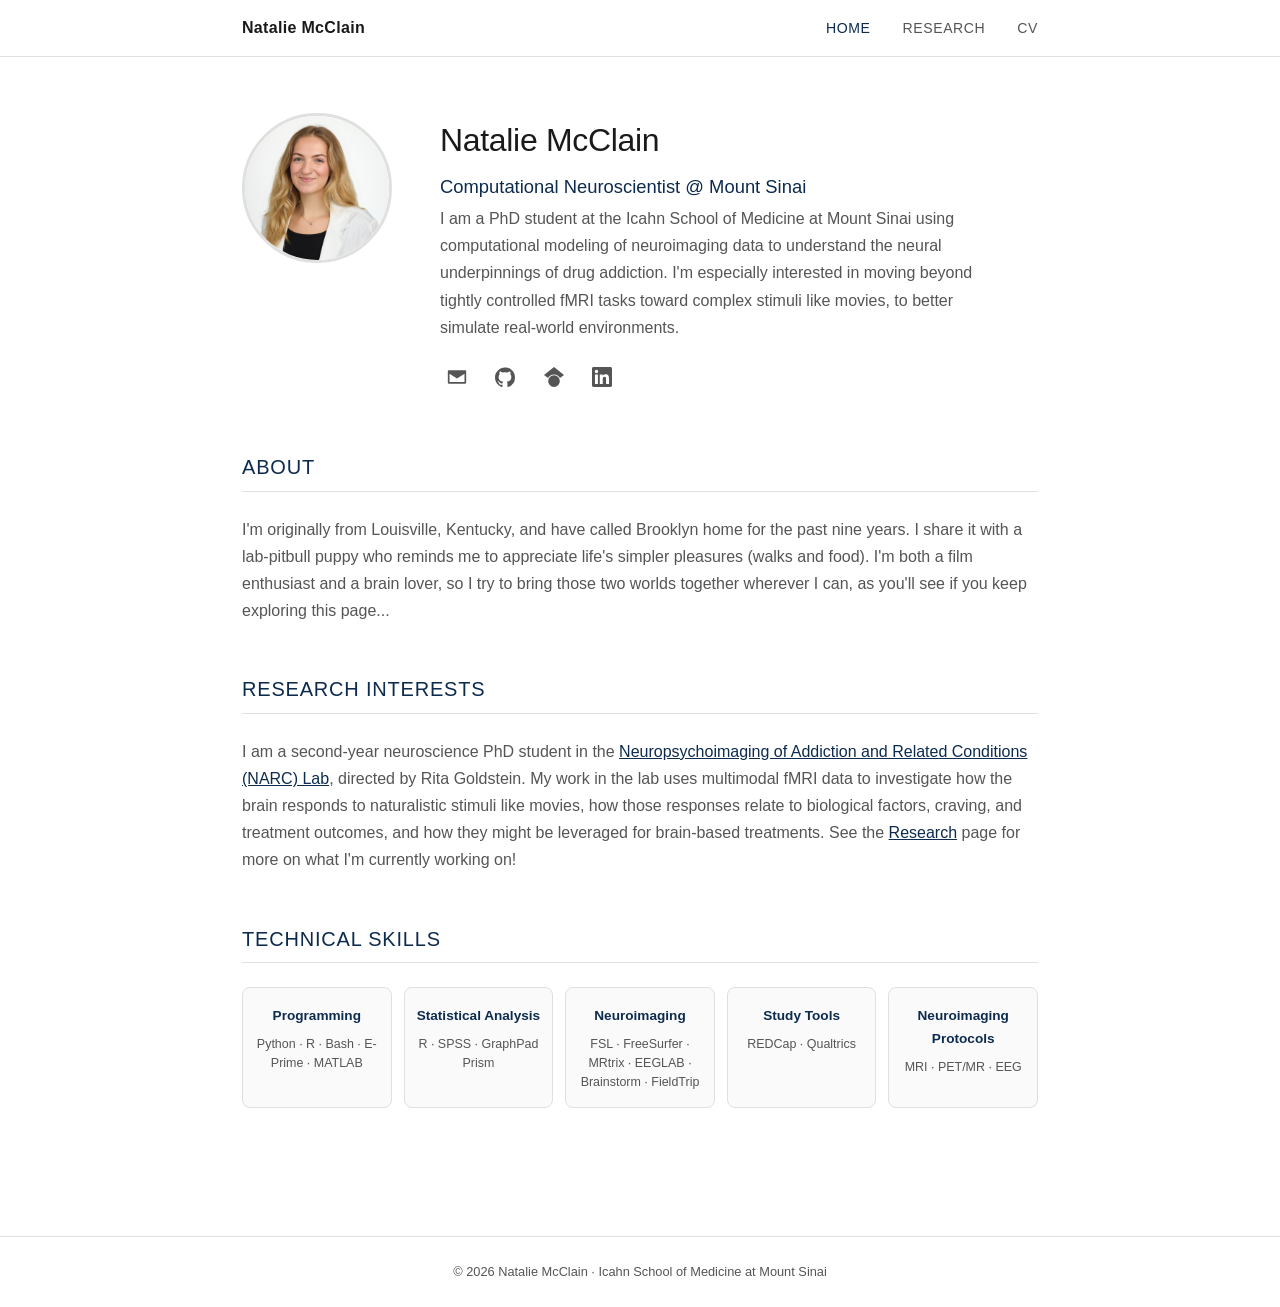
==== index.html @ d6eaa252 "Tweak About bio wording Co-Authored-By: Claude Opus 4.8 (1M context) <noreply@anthropic.com>" ====
<!DOCTYPE html>
<html lang="en">
<head>
  <meta charset="UTF-8" />
  <meta name="viewport" content="width=device-width, initial-scale=1.0" />
  <title>Natalie McClain</title>
  <link rel="stylesheet" href="style.css" />
</head>
<body>

<nav>
  <div class="nav-inner">
    <a class="nav-name" href="index.html">Natalie McClain</a>
    <ul>
      <li><a href="index.html" class="active">Home</a></li>
      <li><a href="research.html">Research</a></li>
      <li><a href="cv.html">CV</a></li>
    </ul>
  </div>
</nav>

<main>
  <section class="hero">
    <div class="hero-photo">
      <img src="headshot.jpeg" alt="Natalie McClain" />
    </div>
    <div class="hero-text">
      <h1>Natalie McClain</h1>
      <div class="subtitle">Computational Neuroscientist @ Mount Sinai</div>
      <p>
        I am a PhD student at the Icahn School of Medicine at Mount Sinai using computational modeling of
        neuroimaging data to understand the neural underpinnings of drug addiction. I'm especially
        interested in moving beyond tightly controlled fMRI tasks toward complex stimuli like movies, to
        better simulate real-world environments.
      </p>
      <div class="social-links">
        <a href="mailto:natalie.mcclain@icahn.mssm.edu" aria-label="Email" title="Email">
          <svg viewBox="0 0 24 24" width="20" height="20" fill="currentColor" aria-hidden="true"><path d="M2 4h20a1 1 0 0 1 1 1v14a1 1 0 0 1-1 1H2a1 1 0 0 1-1-1V5a1 1 0 0 1 1-1zm10 7.2L3.4 6H20.6L12 11.2zM3 8.1V18h18V8.1l-9 5.6-9-5.6z"/></svg>
        </a>
        <a href="https://github.com/natalie-mcclain" target="_blank" aria-label="GitHub" title="GitHub">
          <svg viewBox="0 0 24 24" width="20" height="20" fill="currentColor" aria-hidden="true"><path d="M12 .5C5.37.5 0 5.87 0 12.5c0 5.3 3.44 9.8 8.21 11.39.6.11.82-.26.82-.58 0-.29-.01-1.04-.02-2.05-3.34.73-4.04-1.61-4.04-1.61-.55-1.39-1.34-1.76-1.34-1.76-1.09-.75.08-.73.08-.73 1.21.09 1.84 1.24 1.84 1.24 1.07 1.84 2.81 1.31 3.5 1 .11-.78.42-1.31.76-1.61-2.67-.3-5.47-1.34-5.47-5.95 0-1.31.47-2.39 1.24-3.23-.13-.3-.54-1.52.11-3.18 0 0 1.01-.32 3.3 1.23a11.5 11.5 0 0 1 6 0c2.29-1.55 3.3-1.23 3.3-1.23.65 1.66.24 2.88.12 3.18.77.84 1.23 1.92 1.23 3.23 0 4.62-2.81 5.64-5.49 5.94.43.37.81 1.1.81 2.22 0 1.6-.01 2.9-.01 3.29 0 .32.22.7.83.58A12 12 0 0 0 24 12.5C24 5.87 18.63.5 12 .5z"/></svg>
        </a>
        <a href="https://scholar.google.com/citations?hl=en&view_op=list_works&user=NU69WhMAAAAJ" target="_blank" aria-label="Google Scholar" title="Google Scholar">
          <svg viewBox="0 0 24 24" width="20" height="20" fill="currentColor" aria-hidden="true"><path d="M12 24a7 7 0 1 1 0-14 7 7 0 0 1 0 14zm0-24L0 9.5l4.84 3.77A8 8 0 0 1 12 9a8 8 0 0 1 7.16 4.27L24 9.5 12 0z"/></svg>
        </a>
        <a href="https://www.linkedin.com/in/natalie-mcclain-b160871b4/" target="_blank" aria-label="LinkedIn" title="LinkedIn">
          <svg viewBox="0 0 24 24" width="20" height="20" fill="currentColor" aria-hidden="true"><path d="M20.45 20.45h-3.56v-5.57c0-1.33-.02-3.04-1.85-3.04-1.85 0-2.14 1.45-2.14 2.94v5.67H9.34V9h3.42v1.56h.05c.48-.9 1.64-1.85 3.37-1.85 3.6 0 4.27 2.37 4.27 5.46v6.28zM5.34 7.43a2.07 2.07 0 1 1 0-4.14 2.07 2.07 0 0 1 0 4.14zm1.78 13.02H3.56V9h3.56v11.45zM22.22 0H1.77C.8 0 0 .78 0 1.74v20.52C0 23.22.8 24 1.77 24h20.45c.98 0 1.78-.78 1.78-1.74V1.74C24 .78 23.2 0 22.22 0z"/></svg>
        </a>
      </div>
    </div>
  </section>

  <h2>About</h2>
  <p style="color: var(--muted); margin-bottom: 3rem;">
    I'm originally from Louisville, Kentucky, and have called Brooklyn home for the past nine years. I share
    it with a lab-pitbull puppy who reminds me to appreciate life's simpler pleasures (walks and food). I'm
    both a film enthusiast and a brain lover, so I try to bring those two worlds together wherever I can, as
    you'll see if you keep exploring this page...
  </p>

  <h2>Research Interests</h2>
  <p style="color: var(--muted); margin-bottom: 3rem;">
    I am a second-year neuroscience PhD student in the
    <a href="https://icahn.mssm.edu/research/narc" target="_blank" style="color: var(--accent);">Neuropsychoimaging of Addiction and Related Conditions (NARC) Lab</a>,
    directed by Rita Goldstein. My work in the lab uses multimodal fMRI data to investigate how the brain responds to
    naturalistic stimuli like movies, how those responses relate to biological factors, craving, and
    treatment outcomes, and how they might be leveraged for brain-based treatments. See the
    <a href="research.html" style="color: var(--accent);">Research</a> page for more on what I'm currently
    working on!
  </p>

  <h2>Technical Skills</h2>
  <div class="skills-grid">
    <div class="skill-card">
      <h3>Programming</h3>
      <p>Python · R · Bash · E-Prime · MATLAB</p>
    </div>
    <div class="skill-card">
      <h3>Statistical Analysis</h3>
      <p>R · SPSS · GraphPad Prism</p>
    </div>
    <div class="skill-card">
      <h3>Neuroimaging</h3>
      <p>FSL · FreeSurfer · MRtrix · EEGLAB · Brainstorm · FieldTrip</p>
    </div>
    <div class="skill-card">
      <h3>Study Tools</h3>
      <p>REDCap · Qualtrics</p>
    </div>
    <div class="skill-card">
      <h3>Neuroimaging Protocols</h3>
      <p>MRI · PET/MR · EEG</p>
    </div>
  </div>
</main>

<footer>
  &copy; 2026 Natalie McClain · Icahn School of Medicine at Mount Sinai
</footer>

</body>
</html>
---- style.css ----
:root {
  --bg: #ffffff;
  --text: #1a1a1a;
  --muted: #555;
  --accent: #0d2b4e;
  --accent-light: #e4eaf2;
  --border: #e0e0e0;
  --nav-bg: #ffffff;
  --max-width: 860px;
}

* {
  box-sizing: border-box;
  margin: 0;
  padding: 0;
}

html {
  scroll-behavior: smooth;
}

body {
  font-family: 'Arial', Helvetica, sans-serif;
  background: var(--bg);
  color: var(--text);
  line-height: 1.7;
  font-size: 16px;
}

/* ── Navigation ───────────────────────────────── */
nav {
  background: var(--nav-bg);
  border-bottom: 1px solid var(--border);
  position: sticky;
  top: 0;
  z-index: 100;
}

nav .nav-inner {
  max-width: var(--max-width);
  margin: 0 auto;
  padding: 0 2rem;
  display: flex;
  align-items: center;
  justify-content: space-between;
  height: 56px;
}

nav .nav-name {
  font-family: 'Arial', Helvetica, sans-serif;
  font-size: 1rem;
  font-weight: bold;
  color: var(--text);
  text-decoration: none;
  letter-spacing: 0.02em;
}

nav ul {
  list-style: none;
  display: flex;
  gap: 2rem;
}

nav ul a {
  text-decoration: none;
  color: var(--muted);
  font-family: 'Arial', Helvetica, sans-serif;
  font-size: 0.88rem;
  letter-spacing: 0.04em;
  text-transform: uppercase;
  transition: color 0.15s;
}

nav ul a:hover,
nav ul a.active {
  color: var(--accent);
}

/* ── Page wrapper ─────────────────────────────── */
main {
  max-width: var(--max-width);
  margin: 0 auto;
  padding: 3.5rem 2rem 5rem;
}

/* ── Page with side table of contents ─────────── */
main.with-toc .research-main h2[id] {
  scroll-margin-top: 76px;
}

.toc {
  position: fixed;
  top: 120px;
  left: calc((100vw - var(--max-width)) / 2 - 210px);
  width: 180px;
}

.toc nav {
  display: flex;
  flex-direction: column;
  gap: 0.6rem;
  border-left: 2px solid var(--border);
  border-bottom: none;
  background: none;
  position: static;
}

.toc a {
  display: block;
  padding: 0.1rem 0 0.1rem 0.9rem;
  margin-left: -2px;
  border-left: 2px solid transparent;
  text-decoration: none;
  color: var(--muted);
  font-size: 0.78rem;
  letter-spacing: 0.04em;
  text-transform: uppercase;
  line-height: 1.4;
  transition: color 0.15s, border-color 0.15s;
}

.toc a:hover {
  color: var(--accent);
}

.toc a.active {
  color: var(--accent);
  border-left-color: var(--accent);
  font-weight: bold;
}

@media (max-width: 1280px) {
  .toc {
    display: none;
  }
}

/* ── Hero / About ─────────────────────────────── */
.hero {
  display: flex;
  gap: 3rem;
  align-items: flex-start;
  margin-bottom: 3.5rem;
}

.hero-photo {
  flex-shrink: 0;
  width: 150px;
  height: 150px;
  border-radius: 50%;
  background: var(--accent-light);
  border: 3px solid var(--border);
  overflow: hidden;
  display: flex;
  align-items: center;
  justify-content: center;
  color: var(--muted);
  font-size: 0.8rem;
  font-family: sans-serif;
}

.hero-photo img {
  width: 100%;
  height: 100%;
  object-fit: cover;
}

.hero-text h1 {
  font-size: 2rem;
  font-weight: normal;
  margin-bottom: 0.25rem;
  letter-spacing: -0.01em;
}

.hero-text .subtitle {
  color: var(--accent);
  font-family: 'Arial', Helvetica, sans-serif;
  font-size: 1.15rem;
  margin-bottom: 0.15rem;
}

.hero-text .institution {
  color: var(--muted);
  font-family: 'Arial', Helvetica, sans-serif;
  font-size: 0.9rem;
  margin-bottom: 1.2rem;
}

.hero-text p {
  color: var(--muted);
  max-width: 540px;
  margin-bottom: 1.2rem;
}

/* Social icons */
.social-links {
  display: flex;
  gap: 0.9rem;
  flex-wrap: wrap;
}

.social-links a {
  display: inline-flex;
  align-items: center;
  justify-content: center;
  width: 34px;
  height: 34px;
  text-decoration: none;
  color: var(--muted);
  border-radius: 50%;
  transition: color 0.15s, background 0.15s;
}

.social-links a:hover {
  color: var(--accent);
  background: var(--accent-light);
}

.social-links svg {
  display: block;
}

/* ── Section headings ─────────────────────────── */
h2 {
  font-size: 1.25rem;
  font-weight: normal;
  letter-spacing: 0.04em;
  text-transform: uppercase;
  color: var(--accent);
  border-bottom: 1px solid var(--border);
  padding-bottom: 0.4rem;
  margin-bottom: 1.5rem;
}

/* ── Research cards ───────────────────────────── */
.research-grid {
  display: flex;
  flex-direction: column;
  gap: 1.5rem;
}

.research-card {
  padding: 1.25rem 1.5rem;
  border: 1px solid var(--border);
  border-radius: 6px;
  background: #fff;
}

.research-card h3 {
  font-size: 1rem;
  margin-bottom: 0.3rem;
}

.research-card .tags {
  display: flex;
  gap: 0.5rem;
  flex-wrap: wrap;
  margin-bottom: 0.6rem;
}

.research-card .tag {
  font-family: 'Arial', Helvetica, sans-serif;
  font-size: 0.75rem;
  padding: 0.15rem 0.5rem;
  border-radius: 3px;
  background: var(--accent-light);
  color: var(--accent);
}

.research-card .research-img {
  display: block;
  width: 100%;
  height: auto;
  background: #fff;
  margin: 0.75rem 0 1rem;
}

/* Split row: text left, image right */
.research-card--split {
  display: flex;
  align-items: center;
  gap: 1.5rem;
  margin-top: 0.75rem;
}

.research-card--split p {
  flex: 1 1 60%;
}

.research-card--split .research-img {
  flex: 1 1 40%;
  min-width: 0;
  margin: 0;
}

@media (max-width: 600px) {
  .research-card--split {
    flex-direction: column;
    align-items: stretch;
  }

  .research-card--split .research-img {
    margin: 0.75rem 0 0;
  }
}

.research-card p {
  color: var(--muted);
  font-size: 0.93rem;
}

/* ── Skills grid ──────────────────────────────── */
.skills-grid {
  display: grid;
  grid-template-columns: repeat(5, 1fr);
  gap: 0.75rem;
  margin-bottom: 3rem;
}

.skill-card {
  background: #fafafa;
  border: 1px solid var(--border);
  border-radius: 8px;
  padding: 1rem 0.75rem;
  text-align: center;
}

.skill-card h3 {
  font-size: 0.85rem;
  font-weight: bold;
  color: var(--accent);
  margin-bottom: 0.5rem;
}

.skill-card p {
  color: var(--muted);
  font-size: 0.78rem;
  line-height: 1.5;
}

@media (max-width: 720px) {
  .skills-grid {
    grid-template-columns: repeat(2, 1fr);
  }
}

@media (max-width: 480px) {
  .skills-grid {
    grid-template-columns: 1fr;
  }
}

/* ── CV section ───────────────────────────────── */
.cv-section {
  margin-bottom: 2.5rem;
}

.cv-section h3 {
  font-family: 'Arial', Helvetica, sans-serif;
  font-size: 0.8rem;
  letter-spacing: 0.08em;
  text-transform: uppercase;
  color: var(--muted);
  margin-bottom: 0.75rem;
}

.cv-entry {
  display: flex;
  justify-content: space-between;
  gap: 1rem;
  padding: 0.6rem 0;
  border-bottom: 1px solid var(--border);
}

.cv-entry:last-child {
  border-bottom: none;
}

.cv-entry-left strong {
  display: block;
  font-size: 0.95rem;
}

.cv-entry-left span {
  color: var(--muted);
  font-size: 0.88rem;
}

.cv-entry-right {
  color: var(--muted);
  font-family: 'Arial', Helvetica, sans-serif;
  font-size: 0.85rem;
  white-space: nowrap;
}

.cv-download {
  margin-top: 1.5rem;
}

.cv-download a {
  display: inline-flex;
  align-items: center;
  gap: 0.4rem;
  text-decoration: none;
  color: var(--accent);
  font-family: 'Arial', Helvetica, sans-serif;
  font-size: 0.9rem;
  border: 1px solid var(--accent);
  padding: 0.45rem 1rem;
  border-radius: 4px;
  transition: background 0.15s;
}

.cv-download a:hover {
  background: var(--accent-light);
}

/* ── Compact lists (Awards, Mentorship) ──────── */
.compact-list {
  display: flex;
  flex-direction: column;
}

.compact-entry {
  display: flex;
  justify-content: space-between;
  gap: 1rem;
  padding: 0.3rem 0;
  font-size: 0.9rem;
  border-bottom: 1px solid var(--border);
}

.compact-entry:last-child {
  border-bottom: none;
}

.compact-entry .label {
  color: var(--text);
}

.compact-entry .meta {
  color: var(--muted);
  font-size: 0.85rem;
  white-space: nowrap;
}

.compact-grid {
  display: grid;
  grid-template-columns: repeat(2, 1fr);
  gap: 0.3rem 2rem;
}

.compact-grid .compact-entry {
  border-bottom: none;
  padding: 0.2rem 0;
}

@media (max-width: 600px) {
  .compact-grid {
    grid-template-columns: 1fr;
  }
}

/* ── Contact ──────────────────────────────────── */
.contact-block {
  display: flex;
  flex-direction: column;
  gap: 0.75rem;
}

.contact-block a {
  color: var(--accent);
  text-decoration: none;
}

.contact-block a:hover {
  text-decoration: underline;
}

/* ── Footer ───────────────────────────────────── */
footer {
  border-top: 1px solid var(--border);
  text-align: center;
  padding: 1.5rem;
  color: var(--muted);
  font-family: 'Arial', Helvetica, sans-serif;
  font-size: 0.8rem;
}

/* ── Responsive ───────────────────────────────── */
@media (max-width: 600px) {
  .hero {
    flex-direction: column;
    align-items: center;
    text-align: center;
    gap: 1.5rem;
  }

  .social-links {
    justify-content: center;
  }

  .cv-entry {
    flex-direction: column;
    gap: 0.2rem;
  }

  nav ul {
    gap: 1rem;
  }
}
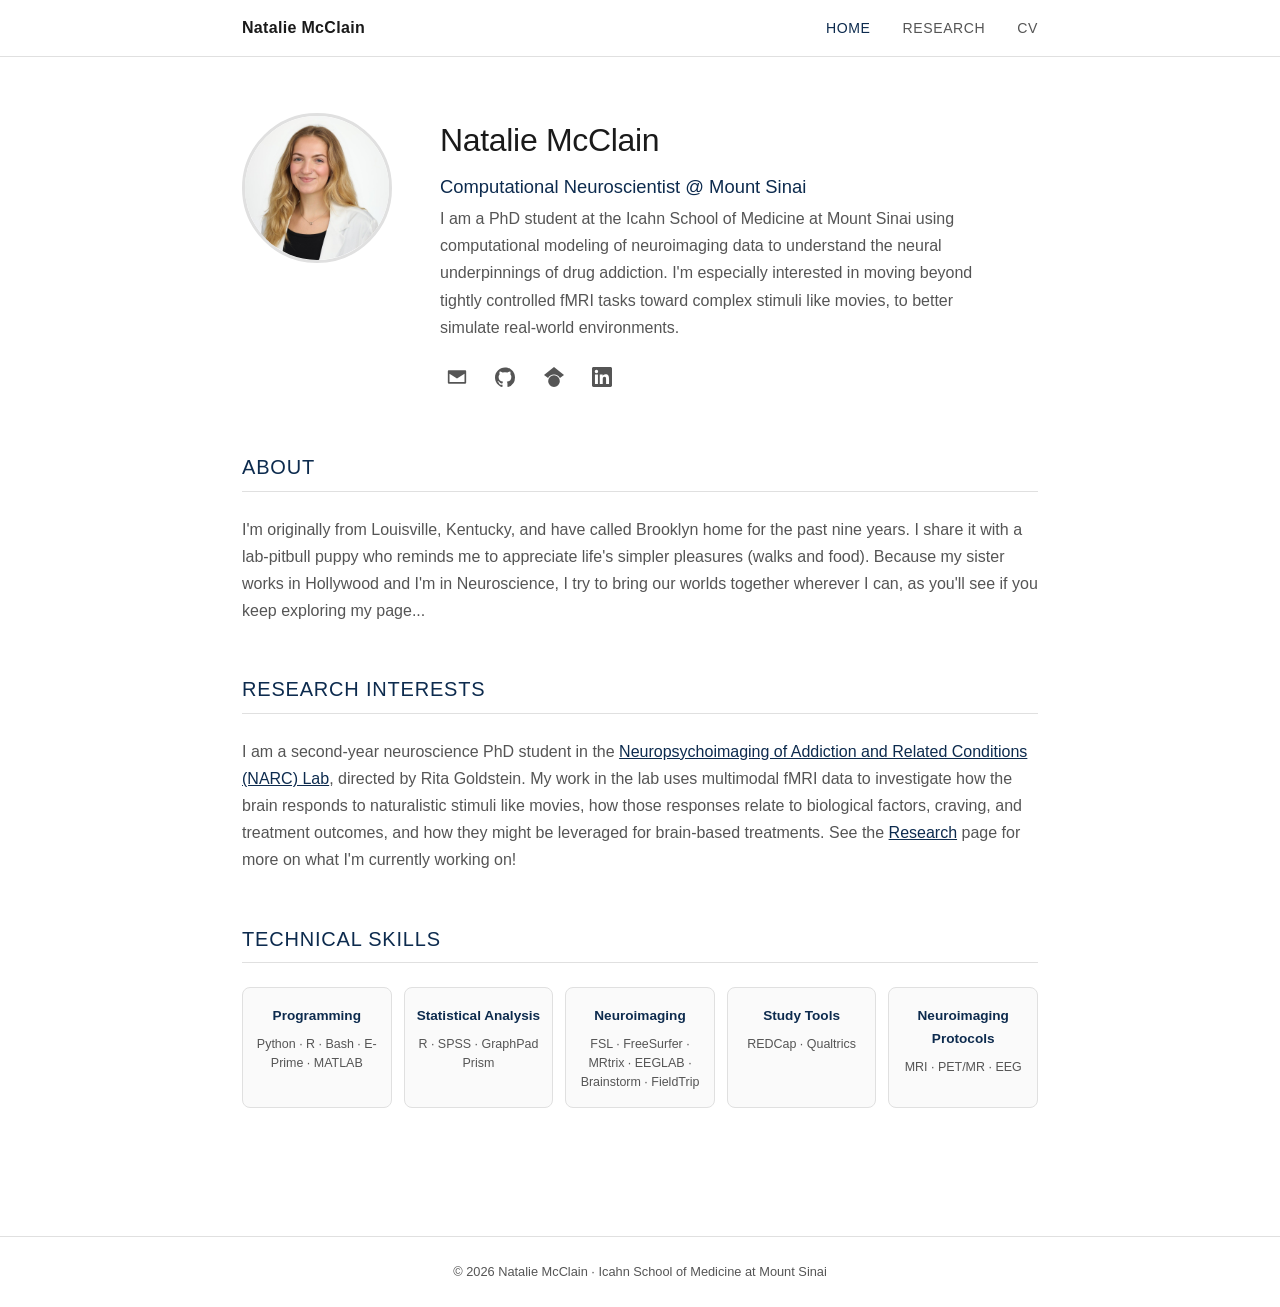
==== commit d6bf0012: "Update About bio closing sentence Co-Authored-By: Claude Opus 4.8 (1M context) <noreply@anthropic.co" ====
--- a/index.html
+++ b/index.html
@@ -53,9 +53,9 @@
   <h2>About</h2>
   <p style="color: var(--muted); margin-bottom: 3rem;">
     I'm originally from Louisville, Kentucky, and have called Brooklyn home for the past nine years. I share
-    it with a lab-pitbull puppy who reminds me to appreciate life's simpler pleasures (walks and food). I'm
-    both a film enthusiast and a brain lover, so I try to bring those two worlds together wherever I can, as
-    you'll see if you keep exploring this page...
+    it with a lab-pitbull puppy who reminds me to appreciate life's simpler pleasures (walks and food).
+    Because my sister works in Hollywood and I'm in Neuroscience, I try to bring our worlds together wherever
+    I can, as you'll see if you keep exploring my page...
   </p>
 
   <h2>Research Interests</h2>
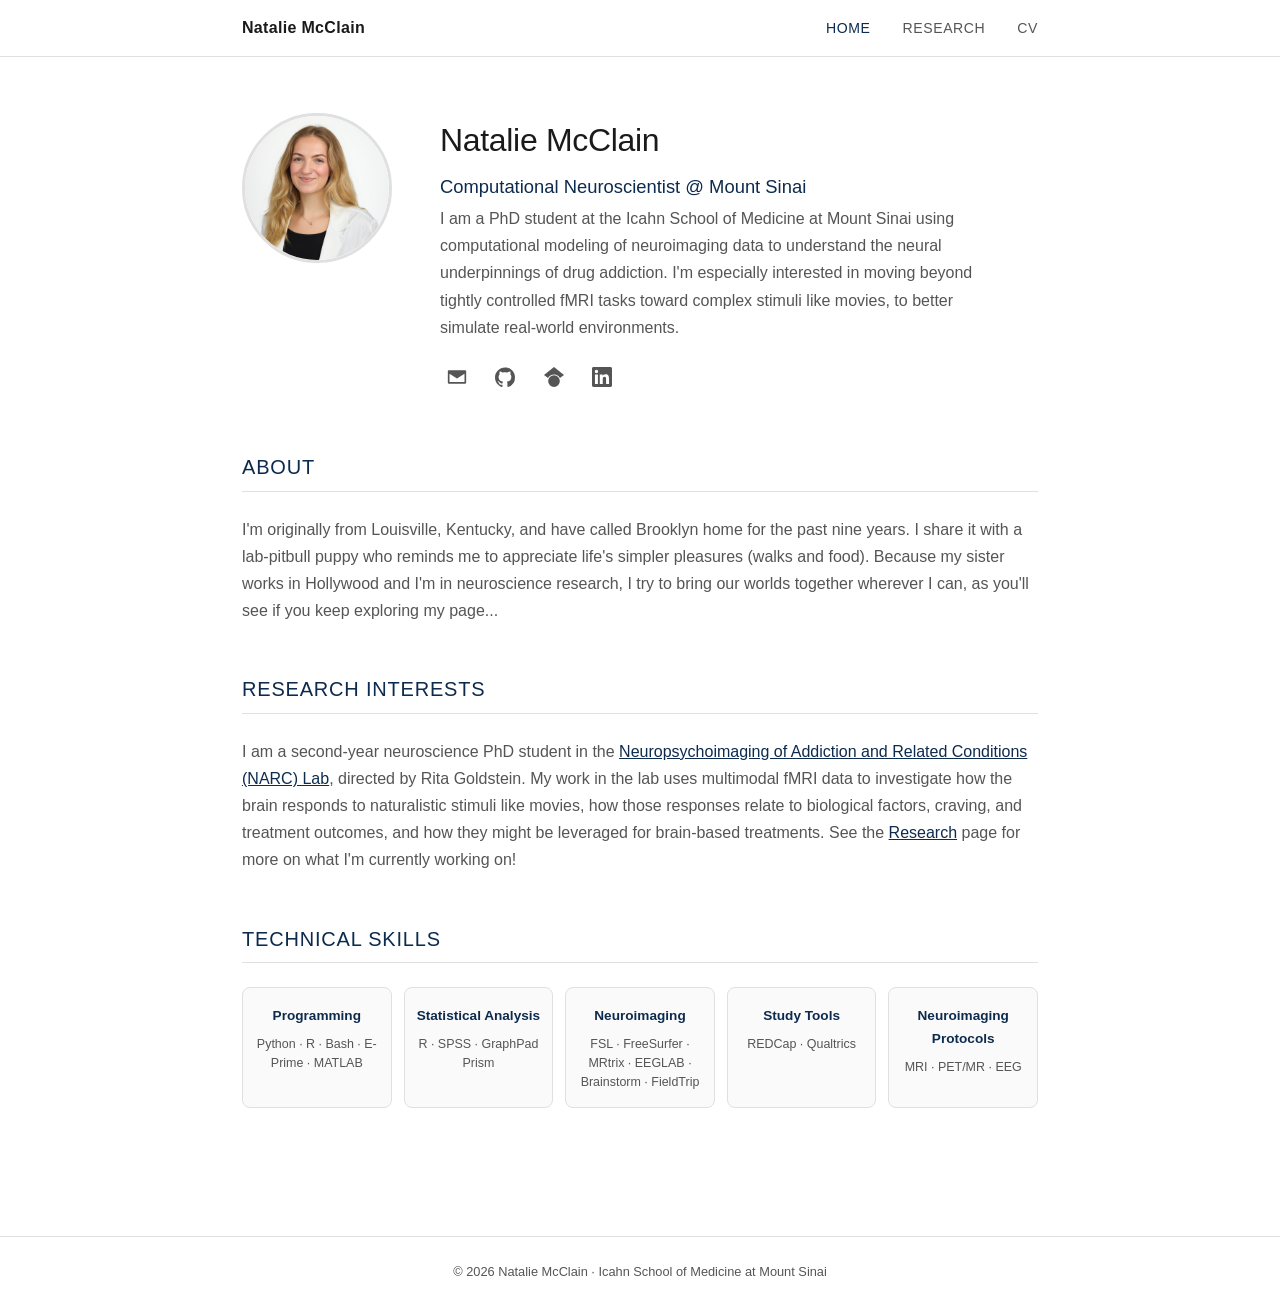
==== commit 9e75dbef: "Tweak About bio wording Co-Authored-By: Claude Opus 4.8 (1M context) <noreply@anthropic.com>" ====
--- a/index.html
+++ b/index.html
@@ -54,7 +54,7 @@
   <p style="color: var(--muted); margin-bottom: 3rem;">
     I'm originally from Louisville, Kentucky, and have called Brooklyn home for the past nine years. I share
     it with a lab-pitbull puppy who reminds me to appreciate life's simpler pleasures (walks and food).
-    Because my sister works in Hollywood and I'm in Neuroscience, I try to bring our worlds together wherever
+    Because my sister works in Hollywood and I'm in neuroscience research, I try to bring our worlds together wherever
     I can, as you'll see if you keep exploring my page...
   </p>
 
--- a/style.css
+++ b/style.css
@@ -309,6 +309,11 @@
   font-size: 0.93rem;
 }
 
+.research-card p.research-credit {
+  font-size: 0.8rem;
+  margin-top: 0.5rem;
+}
+
 /* ── Skills grid ──────────────────────────────── */
 .skills-grid {
   display: grid;
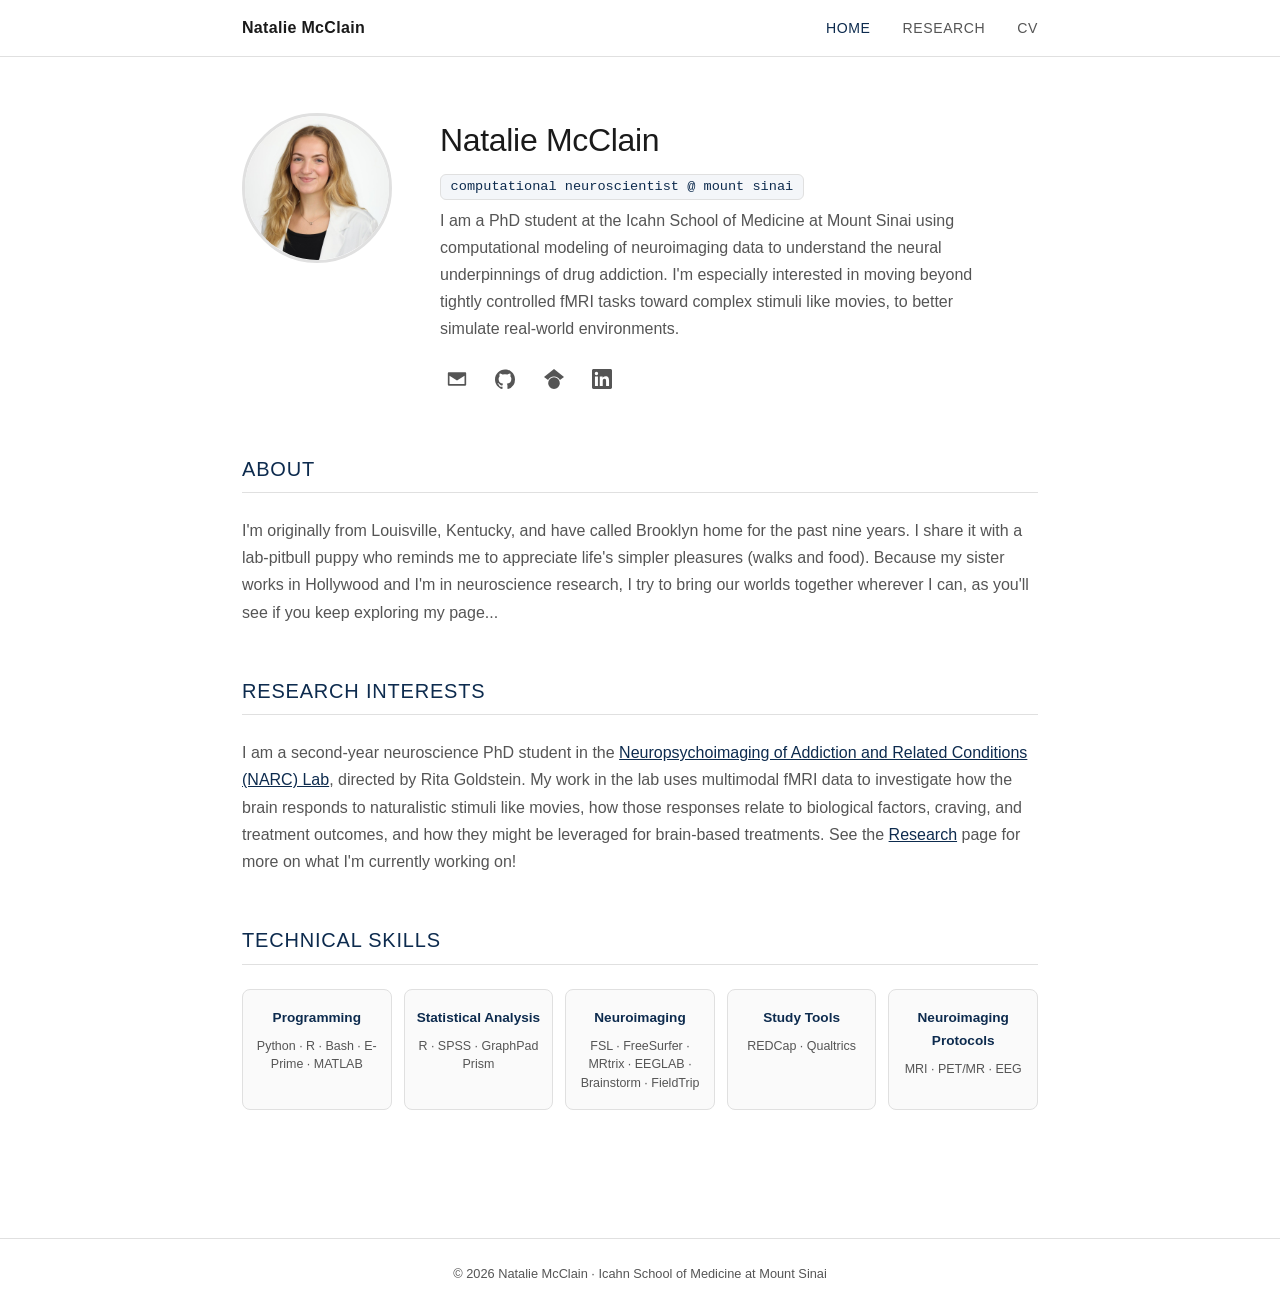
==== commit ea9f98b3: "Style hero subtitle as a lowercase code block Co-Authored-By: Claude Opus 4.8 (1M context) <noreply@" ====
--- a/index.html
+++ b/index.html
@@ -26,7 +26,7 @@
     </div>
     <div class="hero-text">
       <h1>Natalie McClain</h1>
-      <div class="subtitle">Computational Neuroscientist @ Mount Sinai</div>
+      <div class="subtitle">computational neuroscientist @ mount sinai</div>
       <p>
         I am a PhD student at the Icahn School of Medicine at Mount Sinai using computational modeling of
         neuroimaging data to understand the neural underpinnings of drug addiction. I'm especially
--- a/style.css
+++ b/style.css
@@ -173,10 +173,16 @@
 }
 
 .hero-text .subtitle {
-  color: var(--accent);
-  font-family: 'Arial', Helvetica, sans-serif;
-  font-size: 1.15rem;
-  margin-bottom: 0.15rem;
+  display: inline-block;
+  color: var(--accent);
+  font-family: 'SFMono-Regular', Menlo, Monaco, Consolas, 'Courier New', monospace;
+  font-size: 0.85rem;
+  text-transform: lowercase;
+  background: #f4f6f9;
+  border: 1px solid var(--border);
+  border-radius: 6px;
+  padding: 0.04rem 0.6rem;
+  margin-bottom: 0.4rem;
 }
 
 .hero-text .institution {
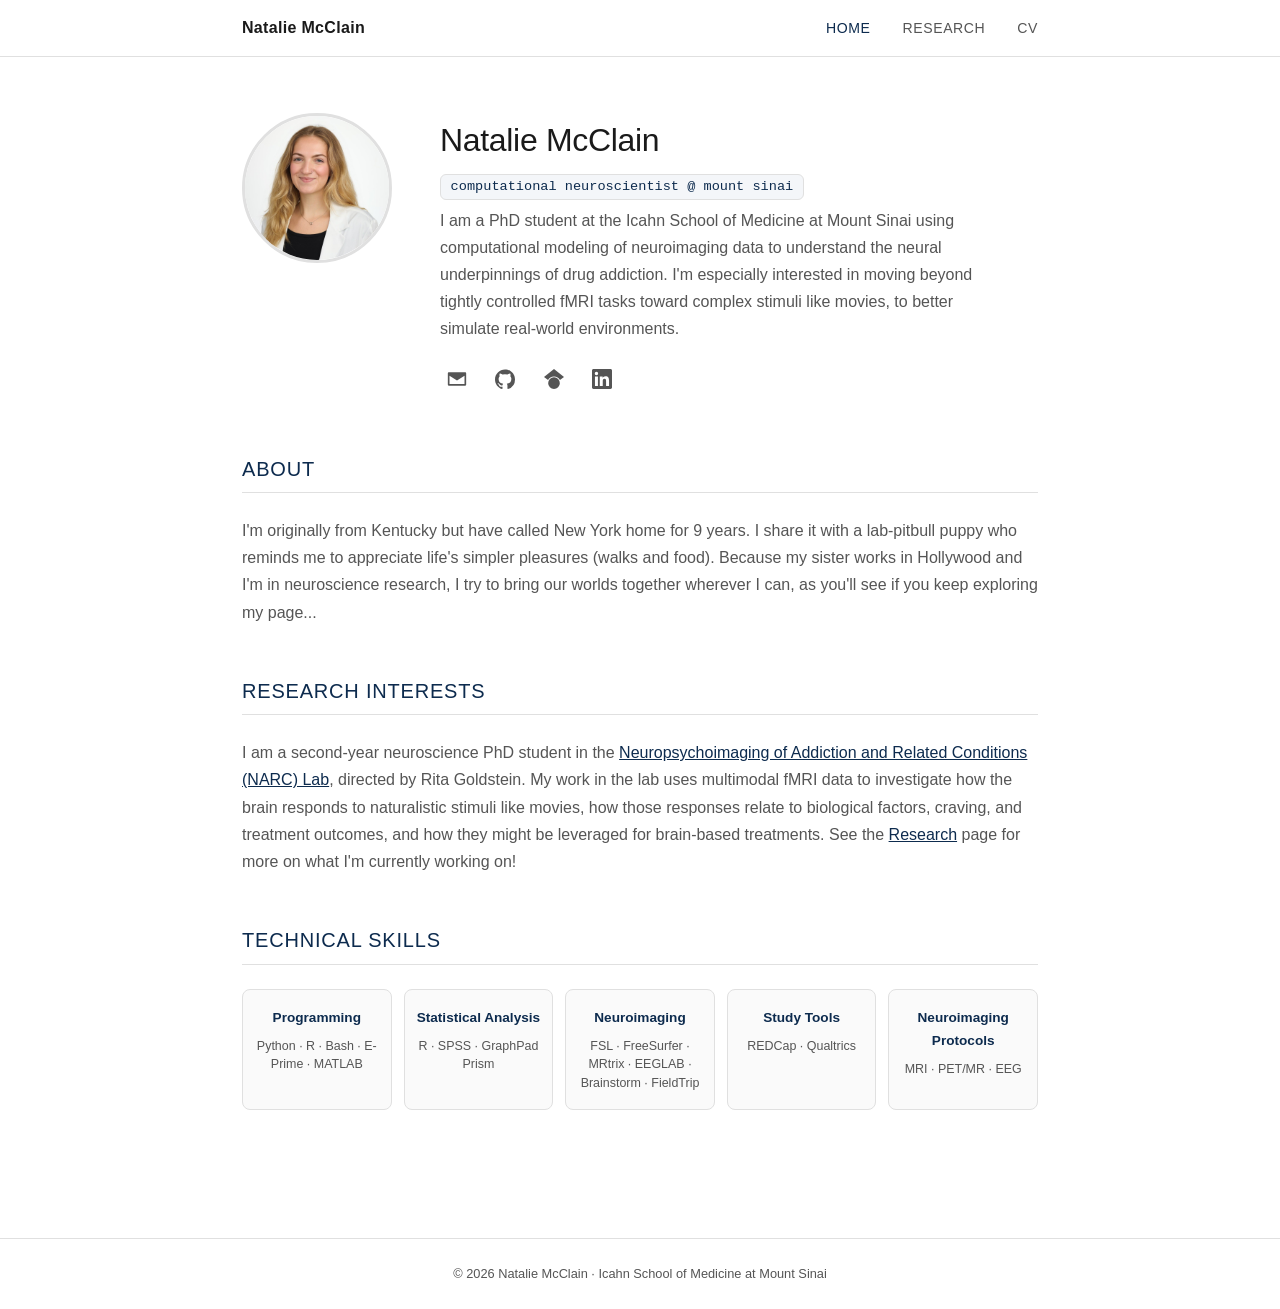
==== commit f56524df: "Update About bio hometown sentence Co-Authored-By: Claude Opus 4.8 (1M context) <noreply@anthropic.c" ====
--- a/index.html
+++ b/index.html
@@ -52,7 +52,7 @@
 
   <h2>About</h2>
   <p style="color: var(--muted); margin-bottom: 3rem;">
-    I'm originally from Louisville, Kentucky, and have called Brooklyn home for the past nine years. I share
+    I'm originally from Kentucky but have called New York home for 9 years. I share
     it with a lab-pitbull puppy who reminds me to appreciate life's simpler pleasures (walks and food).
     Because my sister works in Hollywood and I'm in neuroscience research, I try to bring our worlds together wherever
     I can, as you'll see if you keep exploring my page...
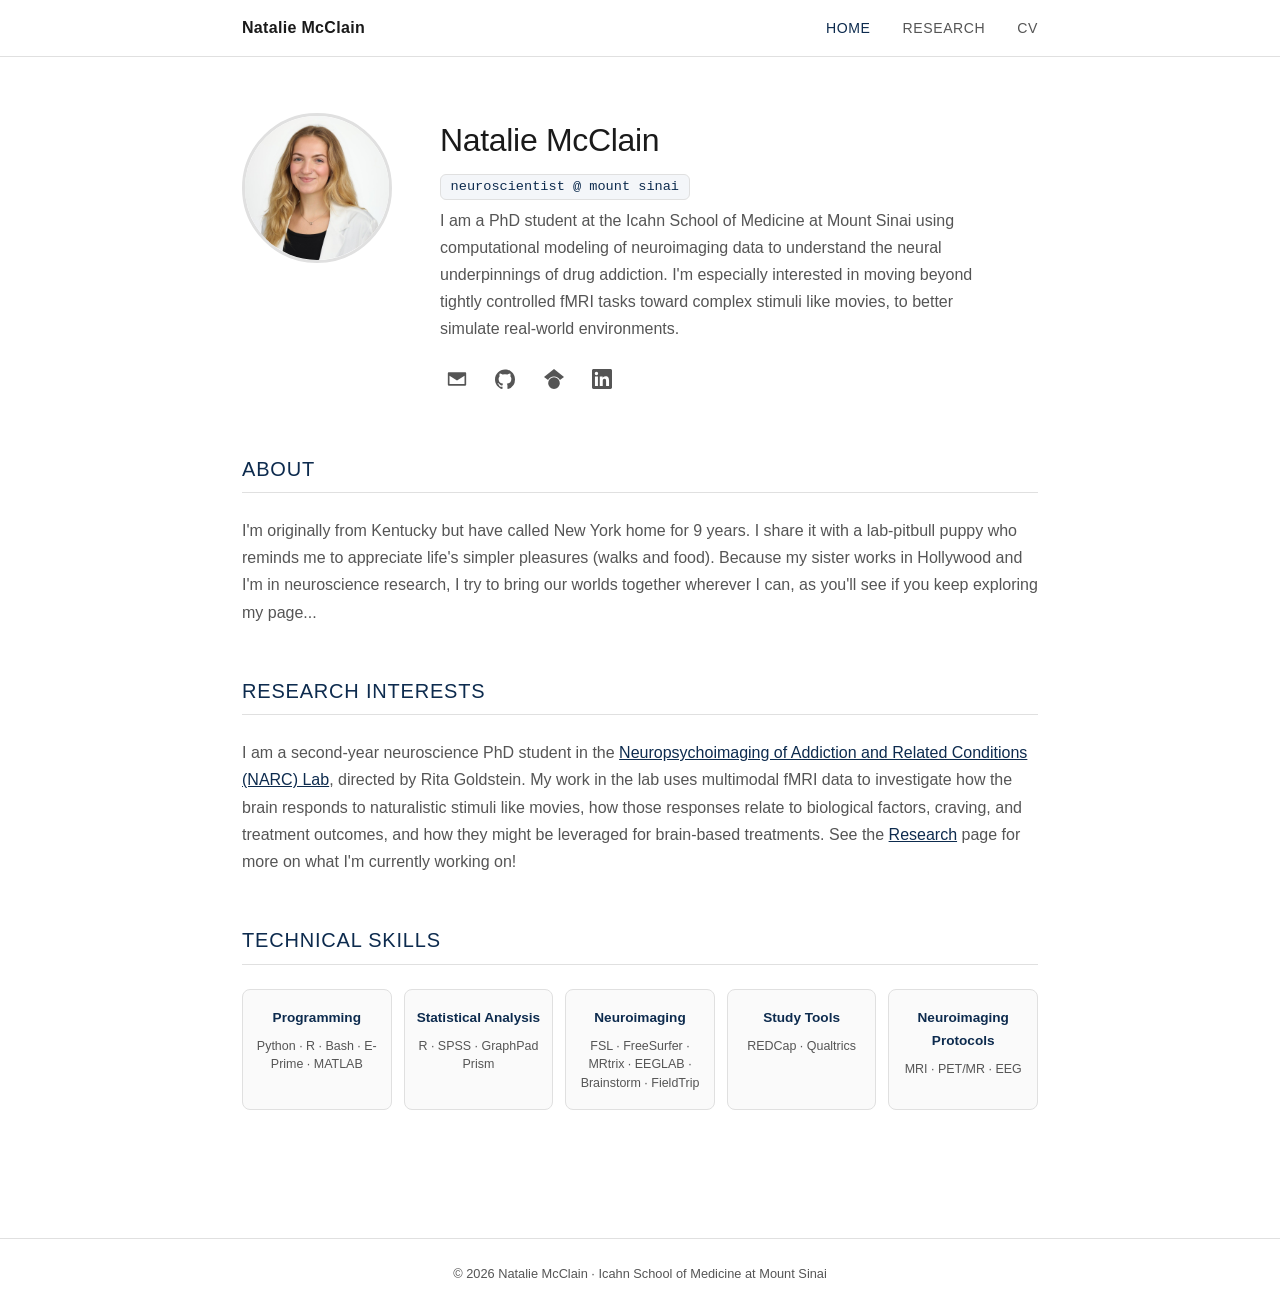
==== commit 42ec4c18: "Drop "computational" from title, trim figure credit, restore neurofeedback project Co-Authored-By: C" ====
--- a/index.html
+++ b/index.html
@@ -26,7 +26,7 @@
     </div>
     <div class="hero-text">
       <h1>Natalie McClain</h1>
-      <div class="subtitle">computational neuroscientist @ mount sinai</div>
+      <div class="subtitle">neuroscientist @ mount sinai</div>
       <p>
         I am a PhD student at the Icahn School of Medicine at Mount Sinai using computational modeling of
         neuroimaging data to understand the neural underpinnings of drug addiction. I'm especially
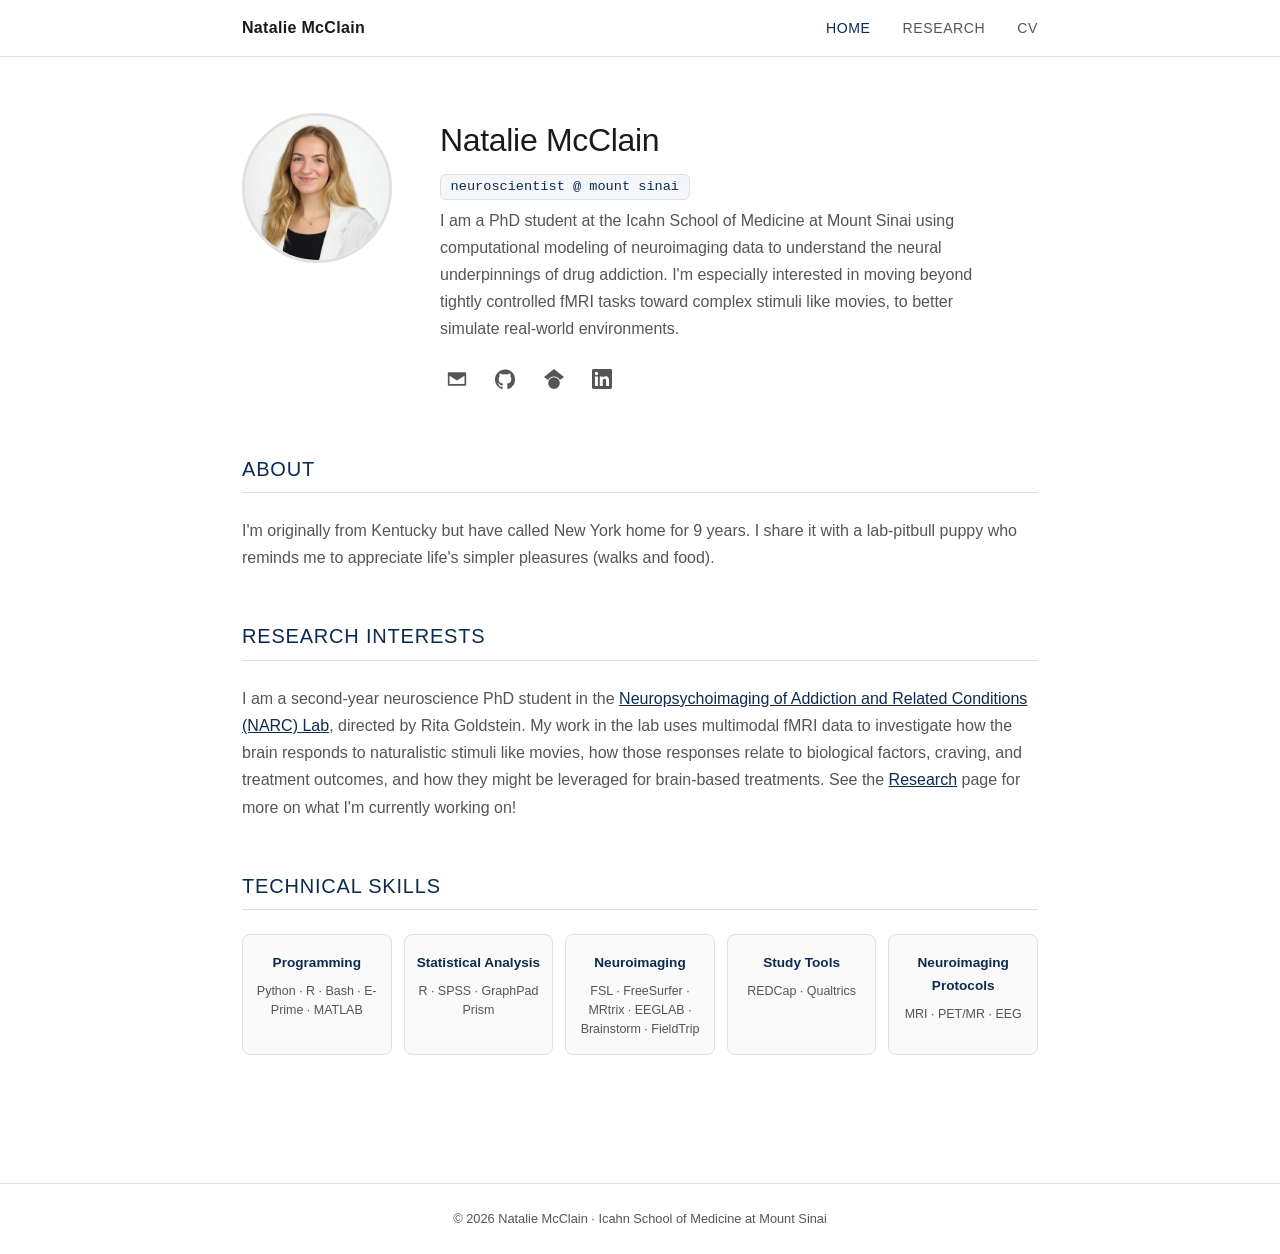
==== commit 7fec2261: "Remove Hollywood sentence from About bio Co-Authored-By: Claude Opus 5.5 <noreply@anthropic.com>" ====
--- a/index.html
+++ b/index.html
@@ -54,8 +54,6 @@
   <p style="color: var(--muted); margin-bottom: 3rem;">
     I'm originally from Kentucky but have called New York home for 9 years. I share
     it with a lab-pitbull puppy who reminds me to appreciate life's simpler pleasures (walks and food).
-    Because my sister works in Hollywood and I'm in neuroscience research, I try to bring our worlds together wherever
-    I can, as you'll see if you keep exploring my page...
   </p>
 
   <h2>Research Interests</h2>
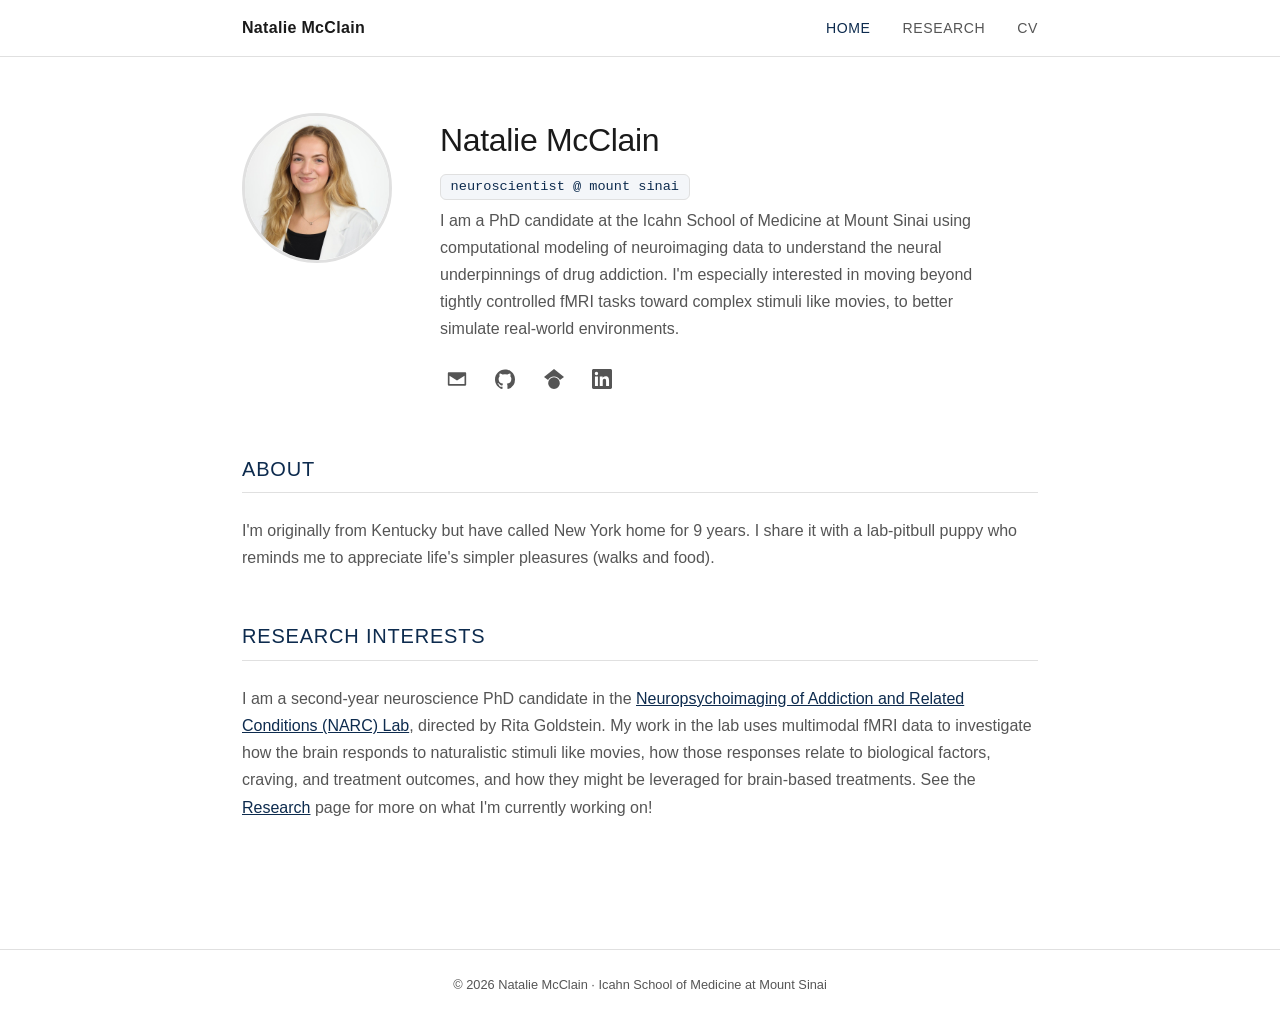
==== commit 5403962e: "PhD candidate wording, remove Technical Skills, update Kronberg Brain paper Co-Authored-By: Claude O" ====
--- a/index.html
+++ b/index.html
@@ -28,7 +28,7 @@
       <h1>Natalie McClain</h1>
       <div class="subtitle">neuroscientist @ mount sinai</div>
       <p>
-        I am a PhD student at the Icahn School of Medicine at Mount Sinai using computational modeling of
+        I am a PhD candidate at the Icahn School of Medicine at Mount Sinai using computational modeling of
         neuroimaging data to understand the neural underpinnings of drug addiction. I'm especially
         interested in moving beyond tightly controlled fMRI tasks toward complex stimuli like movies, to
         better simulate real-world environments.
@@ -58,7 +58,7 @@
 
   <h2>Research Interests</h2>
   <p style="color: var(--muted); margin-bottom: 3rem;">
-    I am a second-year neuroscience PhD student in the
+    I am a second-year neuroscience PhD candidate in the
     <a href="https://icahn.mssm.edu/research/narc" target="_blank" style="color: var(--accent);">Neuropsychoimaging of Addiction and Related Conditions (NARC) Lab</a>,
     directed by Rita Goldstein. My work in the lab uses multimodal fMRI data to investigate how the brain responds to
     naturalistic stimuli like movies, how those responses relate to biological factors, craving, and
@@ -66,30 +66,6 @@
     <a href="research.html" style="color: var(--accent);">Research</a> page for more on what I'm currently
     working on!
   </p>
-
-  <h2>Technical Skills</h2>
-  <div class="skills-grid">
-    <div class="skill-card">
-      <h3>Programming</h3>
-      <p>Python · R · Bash · E-Prime · MATLAB</p>
-    </div>
-    <div class="skill-card">
-      <h3>Statistical Analysis</h3>
-      <p>R · SPSS · GraphPad Prism</p>
-    </div>
-    <div class="skill-card">
-      <h3>Neuroimaging</h3>
-      <p>FSL · FreeSurfer · MRtrix · EEGLAB · Brainstorm · FieldTrip</p>
-    </div>
-    <div class="skill-card">
-      <h3>Study Tools</h3>
-      <p>REDCap · Qualtrics</p>
-    </div>
-    <div class="skill-card">
-      <h3>Neuroimaging Protocols</h3>
-      <p>MRI · PET/MR · EEG</p>
-    </div>
-  </div>
 </main>
 
 <footer>
--- a/style.css
+++ b/style.css
@@ -320,47 +320,6 @@
   margin-top: 0.5rem;
 }
 
-/* ── Skills grid ──────────────────────────────── */
-.skills-grid {
-  display: grid;
-  grid-template-columns: repeat(5, 1fr);
-  gap: 0.75rem;
-  margin-bottom: 3rem;
-}
-
-.skill-card {
-  background: #fafafa;
-  border: 1px solid var(--border);
-  border-radius: 8px;
-  padding: 1rem 0.75rem;
-  text-align: center;
-}
-
-.skill-card h3 {
-  font-size: 0.85rem;
-  font-weight: bold;
-  color: var(--accent);
-  margin-bottom: 0.5rem;
-}
-
-.skill-card p {
-  color: var(--muted);
-  font-size: 0.78rem;
-  line-height: 1.5;
-}
-
-@media (max-width: 720px) {
-  .skills-grid {
-    grid-template-columns: repeat(2, 1fr);
-  }
-}
-
-@media (max-width: 480px) {
-  .skills-grid {
-    grid-template-columns: 1fr;
-  }
-}
-
 /* ── CV section ───────────────────────────────── */
 .cv-section {
   margin-bottom: 2.5rem;
